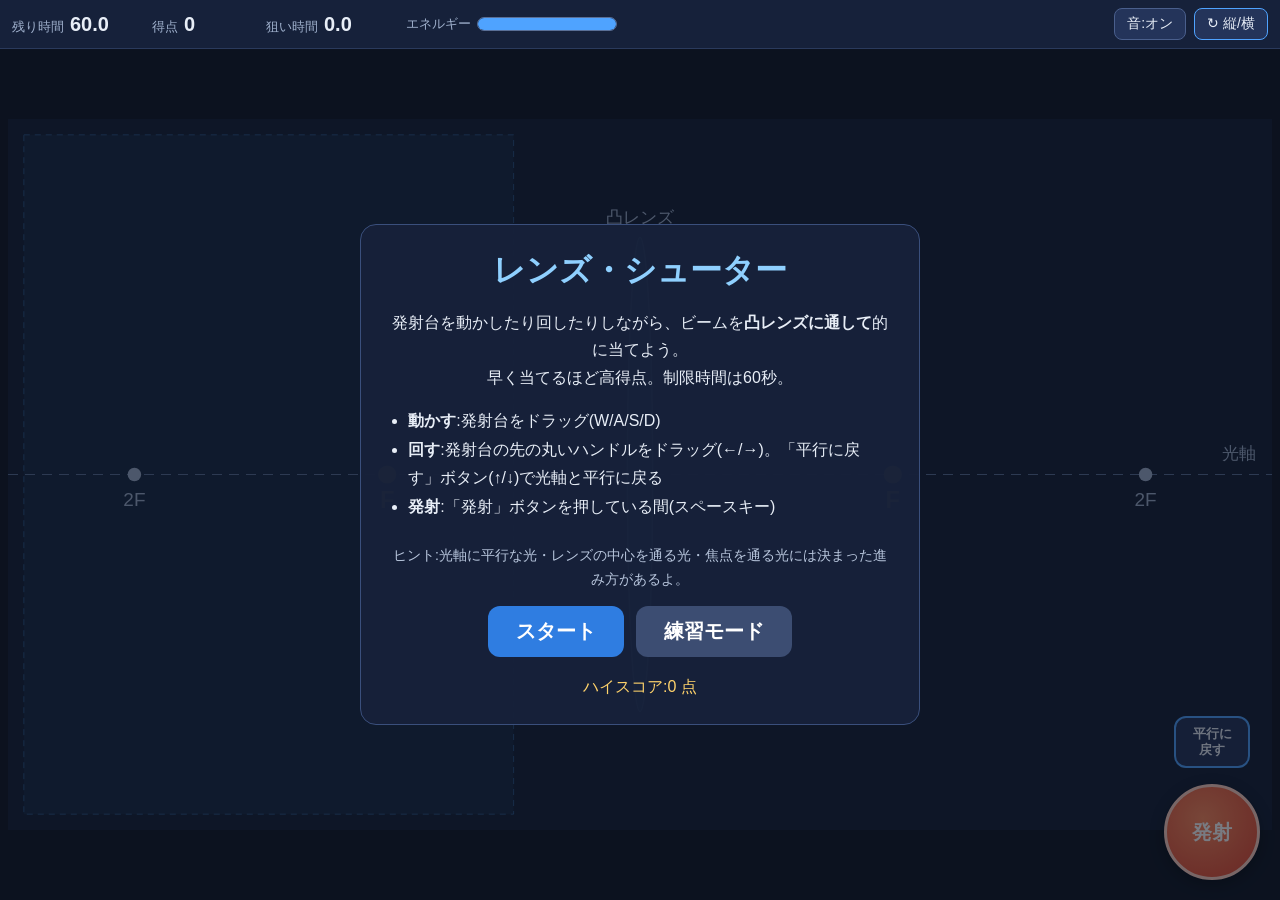
==== index.html @ e532ee66 "レンズ・シューター試作版と設計書を追加 中学生向けに凸レンズのはたらきを学ぶブラウザゲームの試作版。 発射台からビームを撃ち、凸レンズを通して的に当てる(60秒タイムアタック)。  - 薄レンズ近似(" ====
<!DOCTYPE html>
<html lang="ja">
<head>
  <meta charset="UTF-8">
  <meta name="viewport" content="width=device-width, initial-scale=1, maximum-scale=1, user-scalable=no">
  <title>レンズ・シューター</title>
  <link rel="stylesheet" href="style.css">
</head>
<body>
  <header id="hud">
    <div class="hud-item" id="hud-time-box"><span class="hud-label">残り時間</span><span id="hud-time" class="hud-value">60.0</span></div>
    <div class="hud-item" id="hud-score-box"><span class="hud-label">得点</span><span id="hud-score" class="hud-value">0</span></div>
    <div class="hud-item"><span class="hud-label">狙い時間</span><span id="hud-aim" class="hud-value">0.0</span></div>
    <div class="hud-item" id="hud-energy-box">
      <span class="hud-label">エネルギー</span>
      <div id="energy-bar"><div id="energy-fill"></div></div>
    </div>
    <div class="hud-item" id="hud-f-box" hidden>
      <label class="hud-label" for="f-slider">焦点距離</label>
      <input id="f-slider" type="range" min="200" max="480" step="10" value="320">
    </div>
    <div class="hud-buttons">
      <button id="btn-quit" class="hud-btn" hidden>やめる</button>
      <button id="btn-sound" class="hud-btn" title="効果音のオン/オフ">音:オン</button>
      <button id="btn-rotate" class="hud-btn" title="縦モード/横モードの切り替え(R キー)">↻ 縦/横</button>
    </div>
  </header>

  <main id="stage">
    <canvas id="game"></canvas>
    <button id="btn-fire" aria-label="発射">発射</button>
    <button id="btn-level" title="向きを光軸と平行に戻す(↑/↓ キー)">平行に<br>戻す</button>

    <section id="overlay-title" class="overlay">
      <div class="panel">
        <h1>レンズ・シューター</h1>
        <p>発射台を動かしたり回したりしながら、ビームを<strong>凸レンズに通して</strong>的に当てよう。<br>
          早く当てるほど高得点。制限時間は60秒。</p>
        <ul class="howto">
          <li><b>動かす</b>:発射台をドラッグ(W/A/S/D)</li>
          <li><b>回す</b>:発射台の先の丸いハンドルをドラッグ(←/→)。「平行に戻す」ボタン(↑/↓)で光軸と平行に戻る</li>
          <li><b>発射</b>:「発射」ボタンを押している間(スペースキー)</li>
        </ul>
        <p class="hint">ヒント:光軸に平行な光・レンズの中心を通る光・焦点を通る光には決まった進み方があるよ。</p>
        <div class="buttons">
          <button id="btn-start" class="big">スタート</button>
          <button id="btn-practice" class="big secondary">練習モード</button>
        </div>
        <p class="highscore">ハイスコア:<span id="title-high">0</span> 点</p>
      </div>
    </section>

    <section id="overlay-result" class="overlay" hidden>
      <div class="panel">
        <h2>結果</h2>
        <p class="result-score"><span id="res-score">0</span> 点 <span id="res-new" hidden>ハイスコア更新!</span></p>
        <table class="result-table">
          <tr><th>命中数</th><td id="res-hits">0</td></tr>
          <tr><th>最速命中</th><td id="res-best">-</td></tr>
          <tr><th>平行な光で命中</th><td id="res-parallel">0</td></tr>
          <tr><th>中心を通る光で命中</th><td id="res-center">0</td></tr>
          <tr><th>焦点を通る光で命中</th><td id="res-focus">0</td></tr>
        </table>
        <p class="hint">後ろの線は、命中したビームの道筋だよ。</p>
        <div class="buttons">
          <button id="btn-retry" class="big">もう一度</button>
          <button id="btn-title" class="big secondary">タイトルへ</button>
        </div>
      </div>
    </section>

    <div id="rotate-fade"></div>
  </main>

  <script src="js/optics.js"></script>
  <script src="js/game.js"></script>
</body>
</html>
---- style.css ----
* { box-sizing: border-box; }
[hidden] { display: none !important; }

html, body {
  margin: 0;
  height: 100%;
  overflow: hidden;
  background: #0f1724;
  color: #e8eef7;
  font-family: "Hiragino Kaku Gothic ProN", "Noto Sans JP", "Yu Gothic", Meiryo, sans-serif;
  -webkit-user-select: none;
  user-select: none;
}

body { display: flex; flex-direction: column; }

/* 情報表示(上部) */
#hud {
  flex: 0 0 auto;
  display: flex;
  flex-wrap: wrap;
  align-items: center;
  gap: 6px 18px;
  padding: 8px 12px;
  background: #16213a;
  border-bottom: 1px solid #2a3a5c;
}
.hud-item { display: flex; align-items: baseline; gap: 6px; }
.hud-label { font-size: 13px; color: #9fb0cc; }
.hud-value { font-size: 20px; font-weight: 700; font-variant-numeric: tabular-nums; min-width: 3.2em; }
#hud-energy-box { align-items: center; }
#energy-bar {
  width: 140px; height: 14px;
  border: 1px solid #5a6f96; border-radius: 7px;
  overflow: hidden; background: #0f1724;
}
#energy-fill { height: 100%; width: 100%; background: #4fa3ff; transition: background 0.2s; }
#energy-fill.overheat { background: #ff6b6b; }
#f-slider { width: 160px; }
.hud-buttons { margin-left: auto; display: flex; gap: 8px; }
.hud-btn {
  font: inherit; font-size: 14px;
  padding: 6px 12px;
  color: #e8eef7; background: #24345a;
  border: 1px solid #4a5f8c; border-radius: 8px;
  cursor: pointer;
}
.hud-btn:hover { background: #2e4272; }
#btn-rotate { border-color: #4fa3ff; }

/* 遊ぶ画面 */
#stage { position: relative; flex: 1 1 auto; min-height: 0; }
#game {
  position: absolute; inset: 0;
  width: 100%; height: 100%;
  display: block;
  touch-action: none;
}

#btn-fire {
  position: absolute; right: 20px; bottom: 20px;
  width: 96px; height: 96px;
  border-radius: 50%;
  font: inherit; font-size: 20px; font-weight: 700;
  color: #fff;
  background: radial-gradient(circle at 40% 35%, #ff8a5c, #e2452f);
  border: 3px solid #ffd2c2;
  box-shadow: 0 4px 14px rgba(0, 0, 0, 0.45);
  touch-action: none;
  cursor: pointer;
  z-index: 5;
}
#btn-level {
  position: absolute; right: 30px; bottom: 132px;
  width: 76px; height: 52px;
  border-radius: 12px;
  font: inherit; font-size: 13px; font-weight: 700; line-height: 1.25;
  color: #e8eef7; background: #24345a;
  border: 2px solid #4fa3ff;
  touch-action: none;
  cursor: pointer;
  z-index: 5;
}
#btn-level:active { filter: brightness(1.3); }
#btn-fire.pressed { transform: scale(0.94); filter: brightness(1.2); }
#btn-fire.disabled { filter: grayscale(0.8) brightness(0.7); }

/* タイトル・結果 */
.overlay {
  position: absolute; inset: 0;
  display: flex; align-items: center; justify-content: center;
  padding: 16px;
  background: rgba(10, 16, 28, 0.55);
  z-index: 10;
}
.overlay[hidden] { display: none; }
.panel {
  max-width: 560px; width: 100%;
  max-height: 100%; overflow: auto;
  padding: 24px 28px;
  background: rgba(22, 33, 58, 0.96);
  border: 1px solid #3a4f7c; border-radius: 16px;
  text-align: center;
}
.panel h1 { margin: 0 0 12px; font-size: 32px; color: #8fd0ff; }
.panel h2 { margin: 0 0 8px; font-size: 26px; }
.panel p { line-height: 1.7; }
.howto { text-align: left; display: inline-block; margin: 0 0 8px; padding-left: 1.2em; line-height: 1.8; }
.hint { font-size: 14px; color: #b8c6dd; }
.buttons { display: flex; gap: 12px; justify-content: center; flex-wrap: wrap; margin-top: 12px; }
button.big {
  font: inherit; font-size: 20px; font-weight: 700;
  padding: 12px 28px;
  color: #fff; background: #2f7de1;
  border: none; border-radius: 12px; cursor: pointer;
}
button.big.secondary { background: #3c4d72; }
button.big:hover { filter: brightness(1.15); }
.highscore { margin-bottom: 0; color: #ffd36b; }
.result-score { font-size: 40px; font-weight: 800; margin: 4px 0 8px; color: #ffd36b; }
#res-new { font-size: 18px; color: #ff8a5c; margin-left: 8px; }
.result-table { margin: 0 auto; border-collapse: collapse; font-size: 16px; }
.result-table th { text-align: left; font-weight: 400; color: #9fb0cc; padding: 4px 16px 4px 0; }
.result-table td { text-align: right; font-weight: 700; padding: 4px 0; }

/* 縦/横切り替え時のフェード */
#rotate-fade {
  position: absolute; inset: 0;
  background: #0f1724;
  opacity: 0; pointer-events: none;
  transition: opacity 0.25s;
  z-index: 20;
}
#rotate-fade.on { opacity: 1; }

@media (max-width: 600px) {
  #hud { gap: 4px 12px; padding: 6px 8px; }
  .hud-value { font-size: 17px; }
  #energy-bar { width: 90px; }
  #btn-fire { width: 84px; height: 84px; right: 14px; bottom: 14px; }
  #btn-level { right: 18px; bottom: 112px; }
}
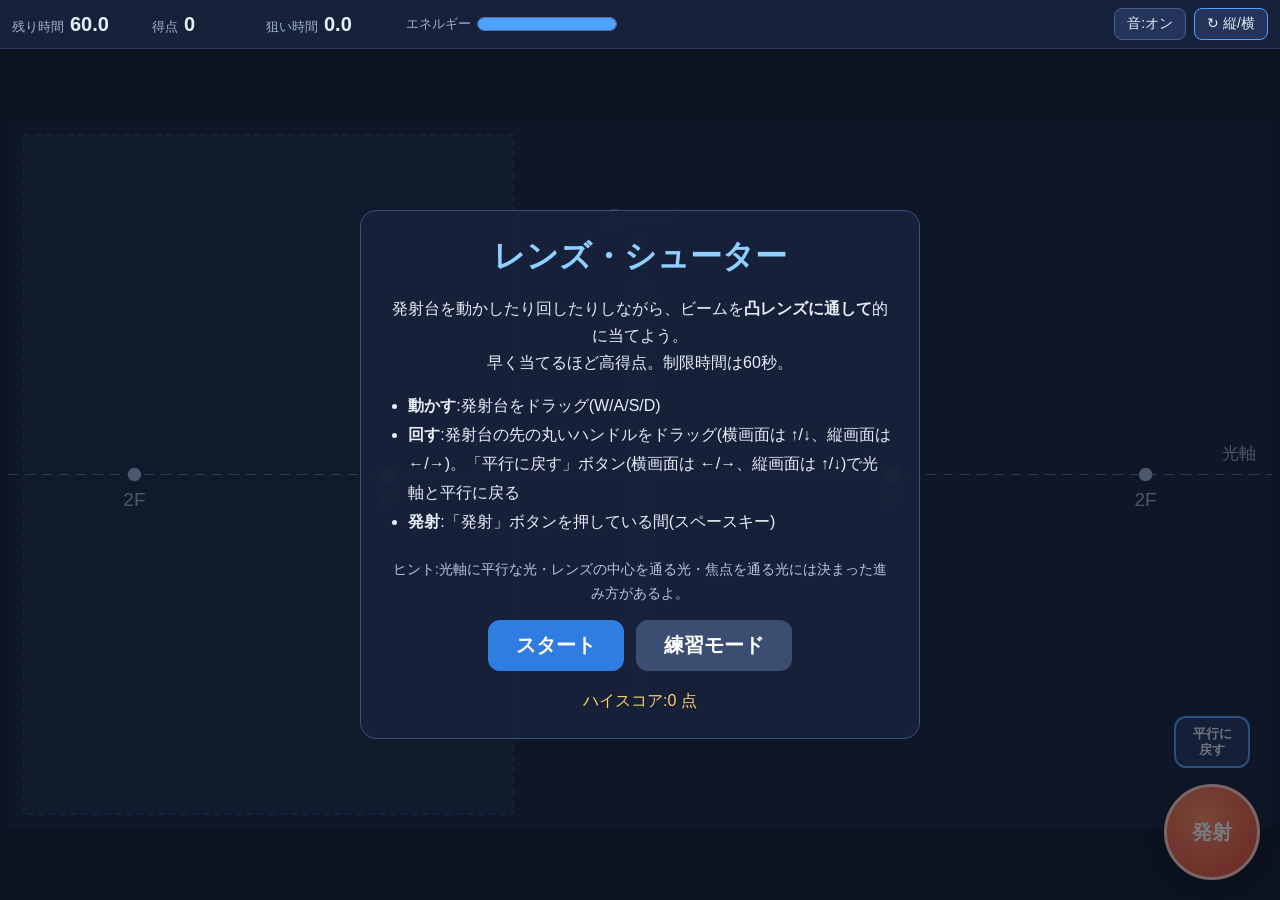
==== commit 4b43eb86: "横モードの矢印キーを ↑/↓ で旋回、←/→ で平行リセットに変更 矢印キーは「光軸を横切る向きで旋回、光軸に沿う向きで平行に戻す」に統一。 横モード(光軸が左右)は ↑/↓ 旋回・←/→ 平行、縦モ" ====
--- a/index.html
+++ b/index.html
@@ -29,7 +29,7 @@
   <main id="stage">
     <canvas id="game"></canvas>
     <button id="btn-fire" aria-label="発射">発射</button>
-    <button id="btn-level" title="向きを光軸と平行に戻す(↑/↓ キー)">平行に<br>戻す</button>
+    <button id="btn-level" title="向きを光軸と平行に戻す(光軸に沿う向きの矢印キー)">平行に<br>戻す</button>
 
     <section id="overlay-title" class="overlay">
       <div class="panel">
@@ -38,7 +38,7 @@
           早く当てるほど高得点。制限時間は60秒。</p>
         <ul class="howto">
           <li><b>動かす</b>:発射台をドラッグ(W/A/S/D)</li>
-          <li><b>回す</b>:発射台の先の丸いハンドルをドラッグ(←/→)。「平行に戻す」ボタン(↑/↓)で光軸と平行に戻る</li>
+          <li><b>回す</b>:発射台の先の丸いハンドルをドラッグ(横画面は ↑/↓、縦画面は ←/→)。「平行に戻す」ボタン(横画面は ←/→、縦画面は ↑/↓)で光軸と平行に戻る</li>
           <li><b>発射</b>:「発射」ボタンを押している間(スペースキー)</li>
         </ul>
         <p class="hint">ヒント:光軸に平行な光・レンズの中心を通る光・焦点を通る光には決まった進み方があるよ。</p>
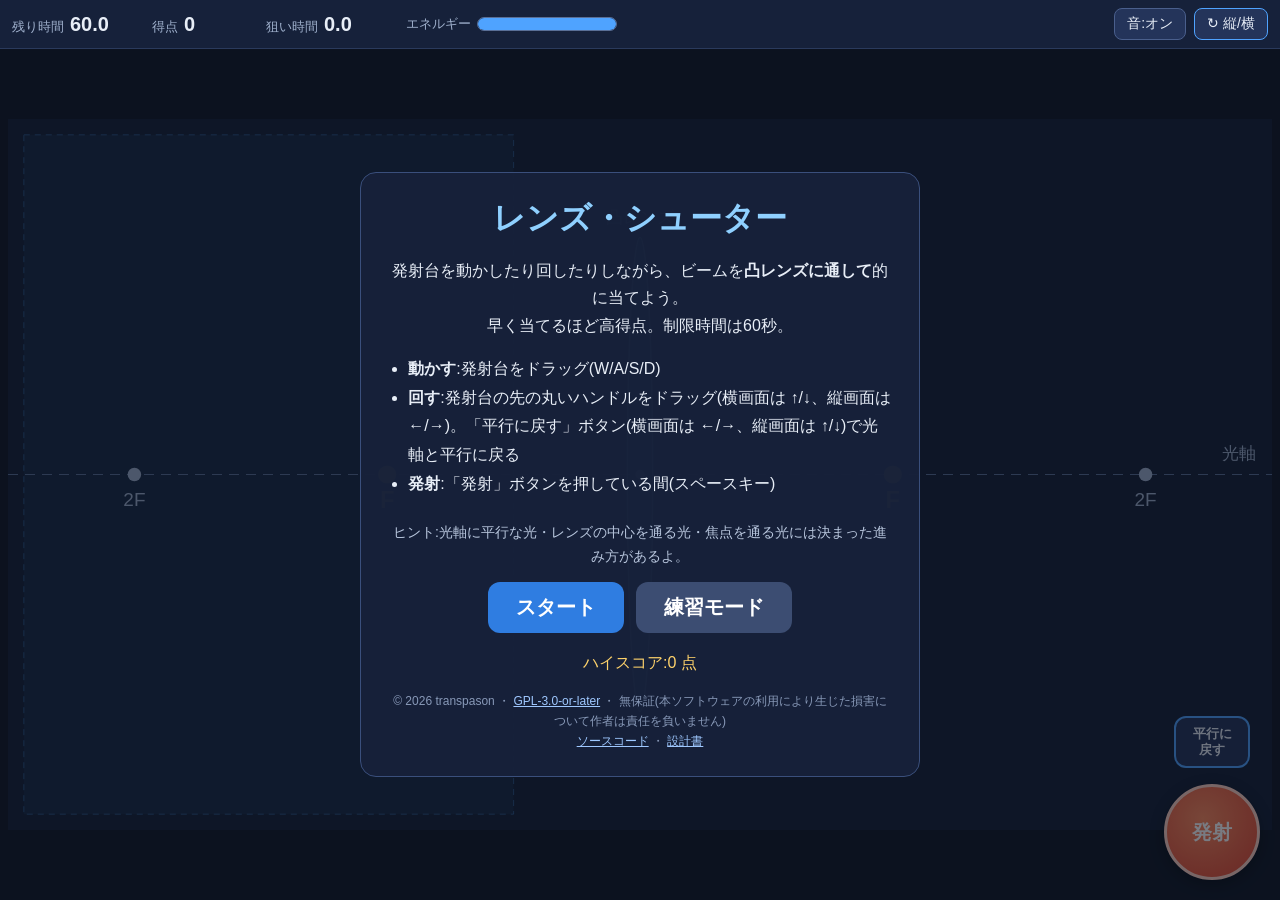
==== commit 02ef6cf4: "ライセンス(GPL-3.0-or-later / 設計書は CC BY-SA 4.0)と免責事項を追加 - LICENSE: GNU GPL v3 本文(gnu.org 公式テキスト) - 各ソースフ" ====
--- a/index.html
+++ b/index.html
@@ -1,4 +1,6 @@
 <!DOCTYPE html>
+<!-- SPDX-License-Identifier: GPL-3.0-or-later
+     Copyright (C) 2026 transpason — 無保証。詳細は LICENSE を参照。 -->
 <html lang="ja">
 <head>
   <meta charset="UTF-8">
@@ -47,6 +49,8 @@
           <button id="btn-practice" class="big secondary">練習モード</button>
         </div>
         <p class="highscore">ハイスコア:<span id="title-high">0</span> 点</p>
+        <p class="legal">© 2026 transpason ・ <a href="https://github.com/transpason/game_lens_shooter/blob/main/LICENSE" target="_blank" rel="noopener">GPL-3.0-or-later</a> ・ 無保証(本ソフトウェアの利用により生じた損害について作者は責任を負いません)<br>
+          <a href="https://github.com/transpason/game_lens_shooter" target="_blank" rel="noopener">ソースコード</a> ・ <a href="docs/design.html" target="_blank" rel="noopener">設計書</a></p>
       </div>
     </section>
 
--- a/style.css
+++ b/style.css
@@ -1,3 +1,6 @@
+/* SPDX-License-Identifier: GPL-3.0-or-later
+   Copyright (C) 2026 transpason — 無保証。詳細は LICENSE を参照。 */
+
 * { box-sizing: border-box; }
 [hidden] { display: none !important; }
 
@@ -117,6 +120,8 @@
 button.big.secondary { background: #3c4d72; }
 button.big:hover { filter: brightness(1.15); }
 .highscore { margin-bottom: 0; color: #ffd36b; }
+.legal { margin: 14px 0 0; font-size: 12px; line-height: 1.6; color: #8899b8; }
+.legal a { color: #9fc8ff; }
 .result-score { font-size: 40px; font-weight: 800; margin: 4px 0 8px; color: #ffd36b; }
 #res-new { font-size: 18px; color: #ff8a5c; margin-left: 8px; }
 .result-table { margin: 0 auto; border-collapse: collapse; font-size: 16px; }
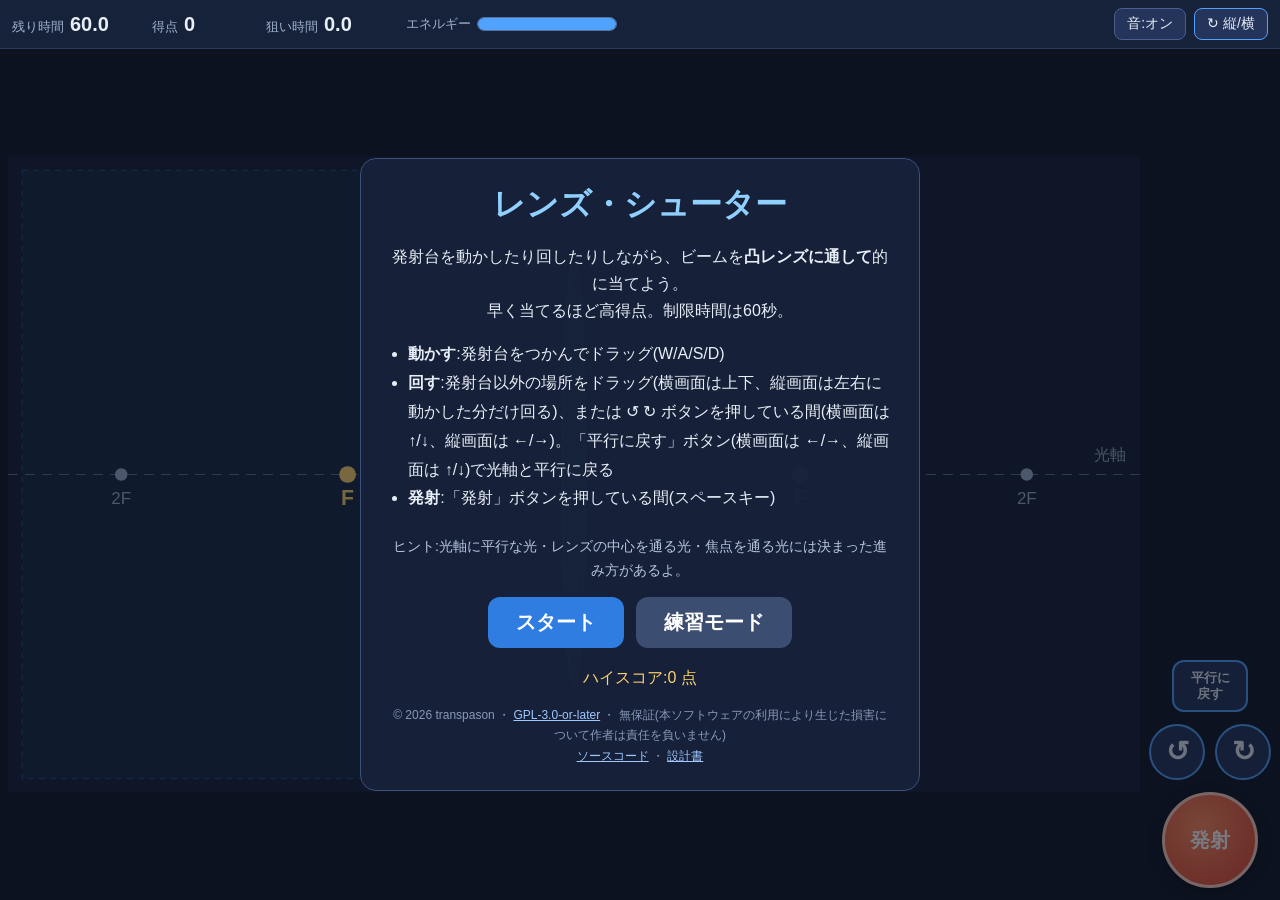
==== commit ca16204e: "スマホで旋回しやすく: 空き場所ドラッグで旋回、旋回ボタン、操作ボタンを遊ぶ範囲の外へ - 発射台の上をドラッグ=移動、それ以外の場所をドラッグ=旋回(指を動かした量だけ回る。   横モードは上下、縦" ====
--- a/index.html
+++ b/index.html
@@ -30,8 +30,14 @@
 
   <main id="stage">
     <canvas id="game"></canvas>
-    <button id="btn-fire" aria-label="発射">発射</button>
-    <button id="btn-level" title="向きを光軸と平行に戻す(光軸に沿う向きの矢印キー)">平行に<br>戻す</button>
+    <div id="controls">
+      <button id="btn-level" title="向きを光軸と平行に戻す(光軸に沿う向きの矢印キー)">平行に<br>戻す</button>
+      <div class="turn-row">
+        <button id="btn-turn-l" class="turn-btn" aria-label="左回りに旋回" title="押している間、左回りに旋回">↺</button>
+        <button id="btn-turn-r" class="turn-btn" aria-label="右回りに旋回" title="押している間、右回りに旋回">↻</button>
+      </div>
+      <button id="btn-fire" aria-label="発射">発射</button>
+    </div>
 
     <section id="overlay-title" class="overlay">
       <div class="panel">
@@ -39,8 +45,8 @@
         <p>発射台を動かしたり回したりしながら、ビームを<strong>凸レンズに通して</strong>的に当てよう。<br>
           早く当てるほど高得点。制限時間は60秒。</p>
         <ul class="howto">
-          <li><b>動かす</b>:発射台をドラッグ(W/A/S/D)</li>
-          <li><b>回す</b>:発射台の先の丸いハンドルをドラッグ(横画面は ↑/↓、縦画面は ←/→)。「平行に戻す」ボタン(横画面は ←/→、縦画面は ↑/↓)で光軸と平行に戻る</li>
+          <li><b>動かす</b>:発射台をつかんでドラッグ(W/A/S/D)</li>
+          <li><b>回す</b>:発射台以外の場所をドラッグ(横画面は上下、縦画面は左右に動かした分だけ回る)、または ↺ ↻ ボタンを押している間(横画面は ↑/↓、縦画面は ←/→)。「平行に戻す」ボタン(横画面は ←/→、縦画面は ↑/↓)で光軸と平行に戻る</li>
           <li><b>発射</b>:「発射」ボタンを押している間(スペースキー)</li>
         </ul>
         <p class="hint">ヒント:光軸に平行な光・レンズの中心を通る光・焦点を通る光には決まった進み方があるよ。</p>
--- a/style.css
+++ b/style.css
@@ -60,8 +60,37 @@
   touch-action: none;
 }
 
+/* 操作ボタン: 横モードは右の列、縦モードは下の行(遊ぶ範囲の外に置く) */
+#controls {
+  position: absolute; z-index: 5;
+  display: flex; gap: 12px; align-items: center;
+  pointer-events: none;
+}
+#controls button { pointer-events: auto; touch-action: none; -webkit-tap-highlight-color: transparent; }
+#stage.landscape #controls {
+  right: 10px; top: 10px; bottom: 12px; width: 120px;
+  flex-direction: column; justify-content: flex-end;
+}
+#stage.portrait #controls {
+  left: 12px; right: 12px; bottom: 8px; height: 96px;
+  flex-direction: row; justify-content: flex-start;
+}
+#stage.portrait .turn-row { order: 0; }
+#stage.portrait #btn-level { order: 1; margin-left: auto; }
+#stage.portrait #btn-fire { order: 2; }
+.turn-row { display: flex; gap: 10px; }
+.turn-btn {
+  width: 56px; height: 56px;
+  border-radius: 50%;
+  font: inherit; font-size: 28px; font-weight: 700; line-height: 1;
+  color: #e8eef7; background: #24345a;
+  border: 2px solid #4fa3ff;
+  cursor: pointer;
+}
+.turn-btn.pressed { background: #2f5a9a; transform: scale(0.94); }
+
 #btn-fire {
-  position: absolute; right: 20px; bottom: 20px;
+  flex: 0 0 auto;
   width: 96px; height: 96px;
   border-radius: 50%;
   font: inherit; font-size: 20px; font-weight: 700;
@@ -69,20 +98,16 @@
   background: radial-gradient(circle at 40% 35%, #ff8a5c, #e2452f);
   border: 3px solid #ffd2c2;
   box-shadow: 0 4px 14px rgba(0, 0, 0, 0.45);
-  touch-action: none;
   cursor: pointer;
-  z-index: 5;
 }
 #btn-level {
-  position: absolute; right: 30px; bottom: 132px;
+  flex: 0 0 auto;
   width: 76px; height: 52px;
   border-radius: 12px;
   font: inherit; font-size: 13px; font-weight: 700; line-height: 1.25;
   color: #e8eef7; background: #24345a;
   border: 2px solid #4fa3ff;
-  touch-action: none;
   cursor: pointer;
-  z-index: 5;
 }
 #btn-level:active { filter: brightness(1.3); }
 #btn-fire.pressed { transform: scale(0.94); filter: brightness(1.2); }
@@ -142,6 +167,5 @@
   #hud { gap: 4px 12px; padding: 6px 8px; }
   .hud-value { font-size: 17px; }
   #energy-bar { width: 90px; }
-  #btn-fire { width: 84px; height: 84px; right: 14px; bottom: 14px; }
-  #btn-level { right: 18px; bottom: 112px; }
+  #btn-fire { width: 84px; height: 84px; }
 }
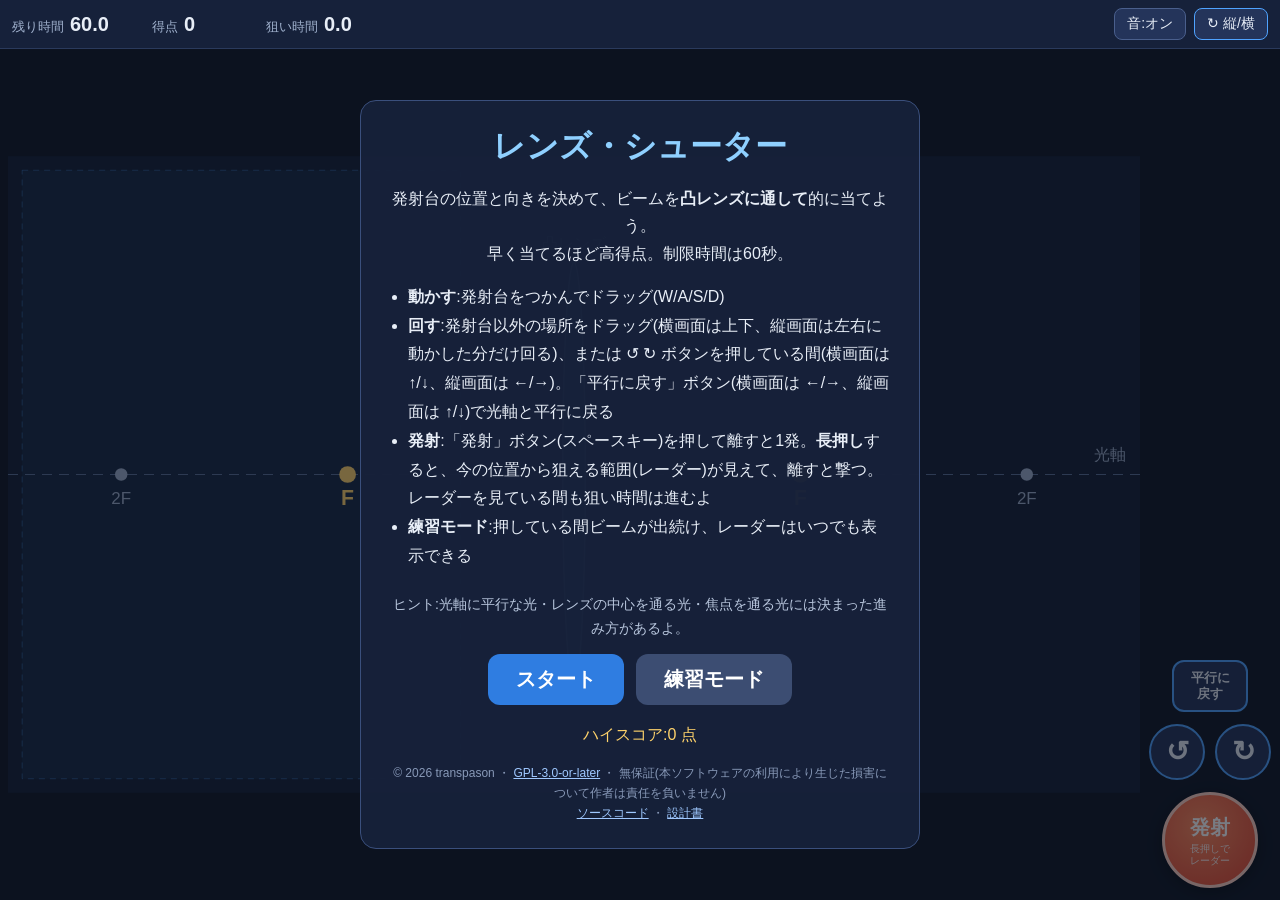
==== commit 22b9fa19: "本番を単発ビームに、長押しでレーダー、焦点から発射ボーナスを追加 - 本番のビームは離した瞬間に1発(連射間隔0.5秒)。エネルギーゲージは廃止 - 発射ボタン(スペース)長押しでレーダー: 旋回だけ" ====
--- a/index.html
+++ b/index.html
@@ -13,16 +13,13 @@
     <div class="hud-item" id="hud-time-box"><span class="hud-label">残り時間</span><span id="hud-time" class="hud-value">60.0</span></div>
     <div class="hud-item" id="hud-score-box"><span class="hud-label">得点</span><span id="hud-score" class="hud-value">0</span></div>
     <div class="hud-item"><span class="hud-label">狙い時間</span><span id="hud-aim" class="hud-value">0.0</span></div>
-    <div class="hud-item" id="hud-energy-box">
-      <span class="hud-label">エネルギー</span>
-      <div id="energy-bar"><div id="energy-fill"></div></div>
-    </div>
     <div class="hud-item" id="hud-f-box" hidden>
       <label class="hud-label" for="f-slider">焦点距離</label>
       <input id="f-slider" type="range" min="200" max="480" step="10" value="320">
     </div>
     <div class="hud-buttons">
       <button id="btn-quit" class="hud-btn" hidden>やめる</button>
+      <button id="btn-radar" class="hud-btn" title="狙える範囲(レーダー)の表示のオン/オフ" hidden>レーダー:オン</button>
       <button id="btn-sound" class="hud-btn" title="効果音のオン/オフ">音:オン</button>
       <button id="btn-rotate" class="hud-btn" title="縦モード/横モードの切り替え(R キー)">↻ 縦/横</button>
     </div>
@@ -36,18 +33,19 @@
         <button id="btn-turn-l" class="turn-btn" aria-label="左回りに旋回" title="押している間、左回りに旋回">↺</button>
         <button id="btn-turn-r" class="turn-btn" aria-label="右回りに旋回" title="押している間、右回りに旋回">↻</button>
       </div>
-      <button id="btn-fire" aria-label="発射">発射</button>
+      <button id="btn-fire" aria-label="発射(長押しでレーダー)">発射<small>長押しで<br>レーダー</small></button>
     </div>
 
     <section id="overlay-title" class="overlay">
       <div class="panel">
         <h1>レンズ・シューター</h1>
-        <p>発射台を動かしたり回したりしながら、ビームを<strong>凸レンズに通して</strong>的に当てよう。<br>
+        <p>発射台の位置と向きを決めて、ビームを<strong>凸レンズに通して</strong>的に当てよう。<br>
           早く当てるほど高得点。制限時間は60秒。</p>
         <ul class="howto">
           <li><b>動かす</b>:発射台をつかんでドラッグ(W/A/S/D)</li>
           <li><b>回す</b>:発射台以外の場所をドラッグ(横画面は上下、縦画面は左右に動かした分だけ回る)、または ↺ ↻ ボタンを押している間(横画面は ↑/↓、縦画面は ←/→)。「平行に戻す」ボタン(横画面は ←/→、縦画面は ↑/↓)で光軸と平行に戻る</li>
-          <li><b>発射</b>:「発射」ボタンを押している間(スペースキー)</li>
+          <li><b>発射</b>:「発射」ボタン(スペースキー)を押して離すと1発。<b>長押し</b>すると、今の位置から狙える範囲(レーダー)が見えて、離すと撃つ。レーダーを見ている間も狙い時間は進むよ</li>
+          <li><b>練習モード</b>:押している間ビームが出続け、レーダーはいつでも表示できる</li>
         </ul>
         <p class="hint">ヒント:光軸に平行な光・レンズの中心を通る光・焦点を通る光には決まった進み方があるよ。</p>
         <div class="buttons">
@@ -70,6 +68,9 @@
           <tr><th>平行な光で命中</th><td id="res-parallel">0</td></tr>
           <tr><th>中心を通る光で命中</th><td id="res-center">0</td></tr>
           <tr><th>焦点を通る光で命中</th><td id="res-focus">0</td></tr>
+          <tr><th>焦点から発射で命中</th><td id="res-focus-shot">0</td></tr>
+          <tr><th>Fより内側から命中</th><td id="res-inside">0</td></tr>
+          <tr><th>一発命中</th><td id="res-first">0</td></tr>
         </table>
         <p class="hint">後ろの線は、命中したビームの道筋だよ。</p>
         <div class="buttons">
--- a/style.css
+++ b/style.css
@@ -31,14 +31,6 @@
 .hud-item { display: flex; align-items: baseline; gap: 6px; }
 .hud-label { font-size: 13px; color: #9fb0cc; }
 .hud-value { font-size: 20px; font-weight: 700; font-variant-numeric: tabular-nums; min-width: 3.2em; }
-#hud-energy-box { align-items: center; }
-#energy-bar {
-  width: 140px; height: 14px;
-  border: 1px solid #5a6f96; border-radius: 7px;
-  overflow: hidden; background: #0f1724;
-}
-#energy-fill { height: 100%; width: 100%; background: #4fa3ff; transition: background 0.2s; }
-#energy-fill.overheat { background: #ff6b6b; }
 #f-slider { width: 160px; }
 .hud-buttons { margin-left: auto; display: flex; gap: 8px; }
 .hud-btn {
@@ -112,6 +104,8 @@
 #btn-level:active { filter: brightness(1.3); }
 #btn-fire.pressed { transform: scale(0.94); filter: brightness(1.2); }
 #btn-fire.disabled { filter: grayscale(0.8) brightness(0.7); }
+#btn-fire small { display: block; font-size: 10px; font-weight: 400; line-height: 1.2; margin-top: 2px; opacity: 0.9; }
+#btn-fire.radar { box-shadow: 0 0 0 4px rgba(56, 189, 248, 0.75), 0 4px 14px rgba(0, 0, 0, 0.45); }
 
 /* タイトル・結果 */
 .overlay {
@@ -166,6 +160,5 @@
 @media (max-width: 600px) {
   #hud { gap: 4px 12px; padding: 6px 8px; }
   .hud-value { font-size: 17px; }
-  #energy-bar { width: 90px; }
   #btn-fire { width: 84px; height: 84px; }
 }
